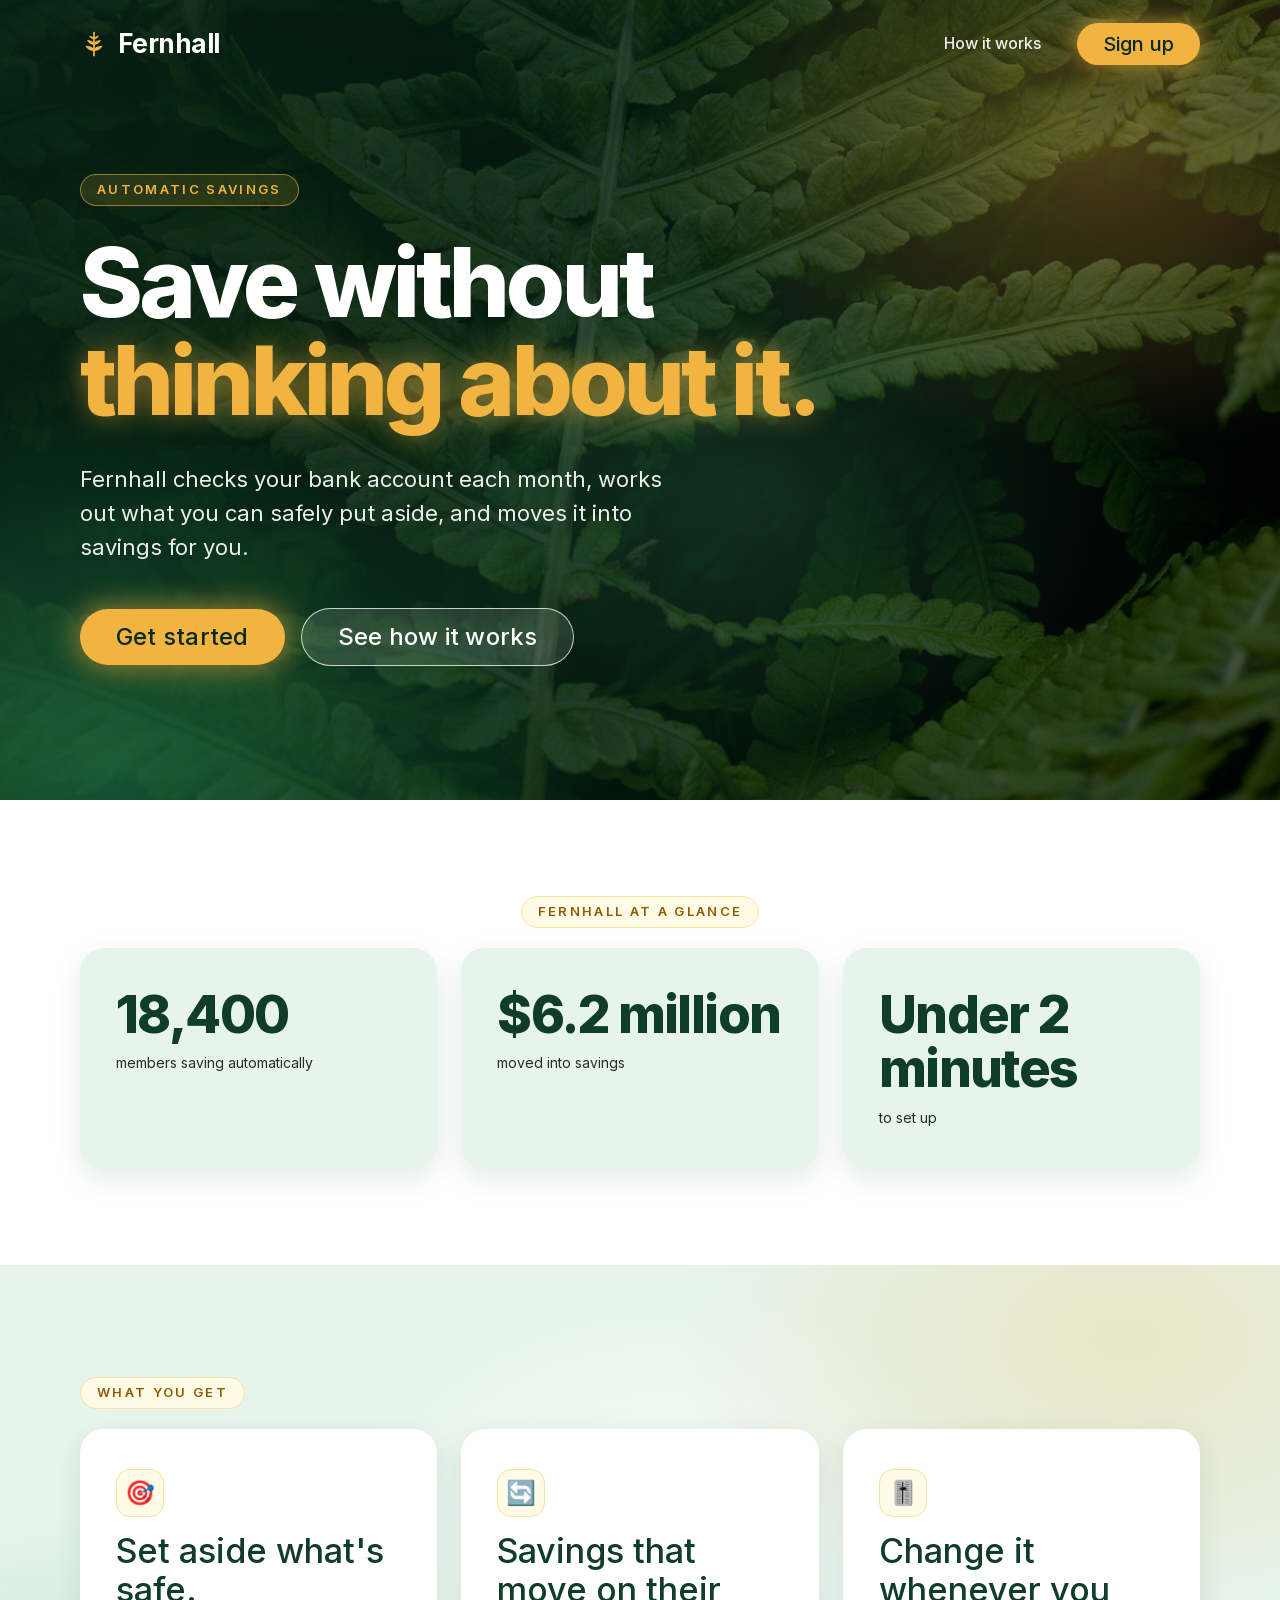
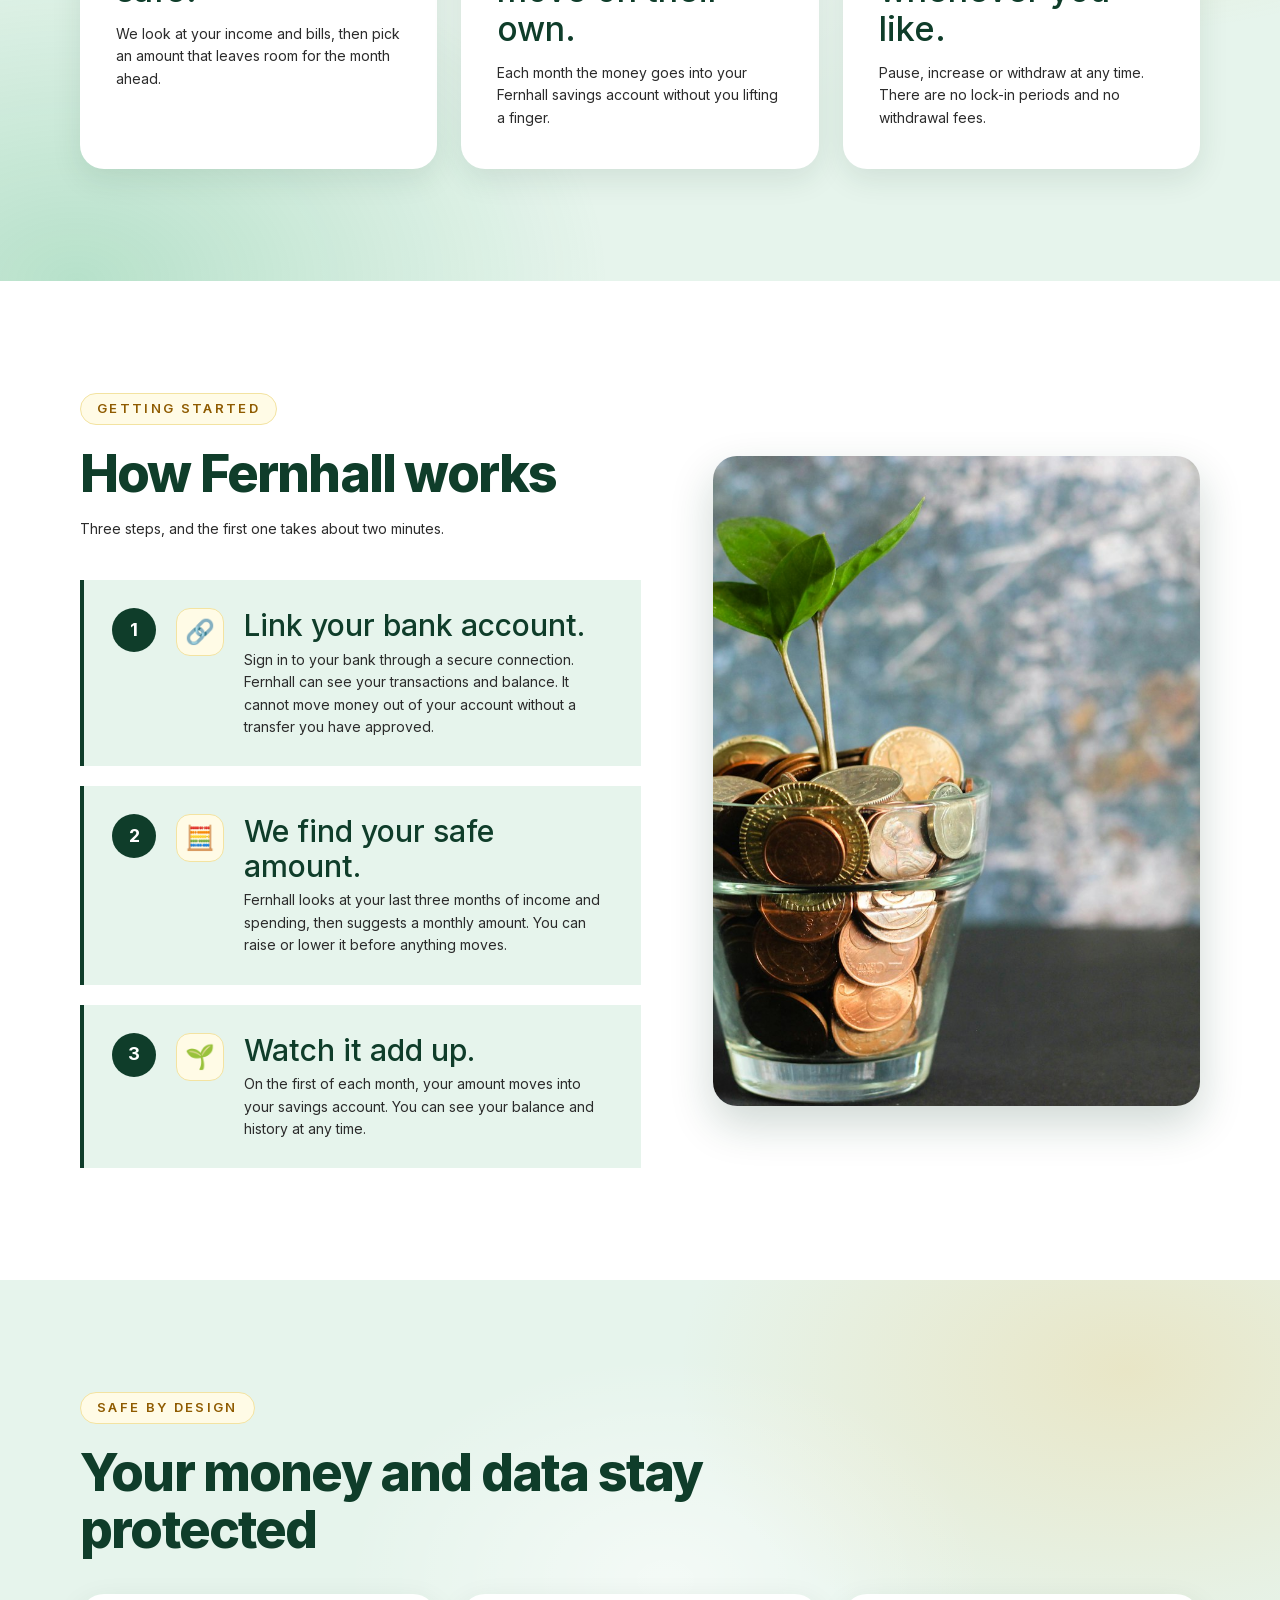
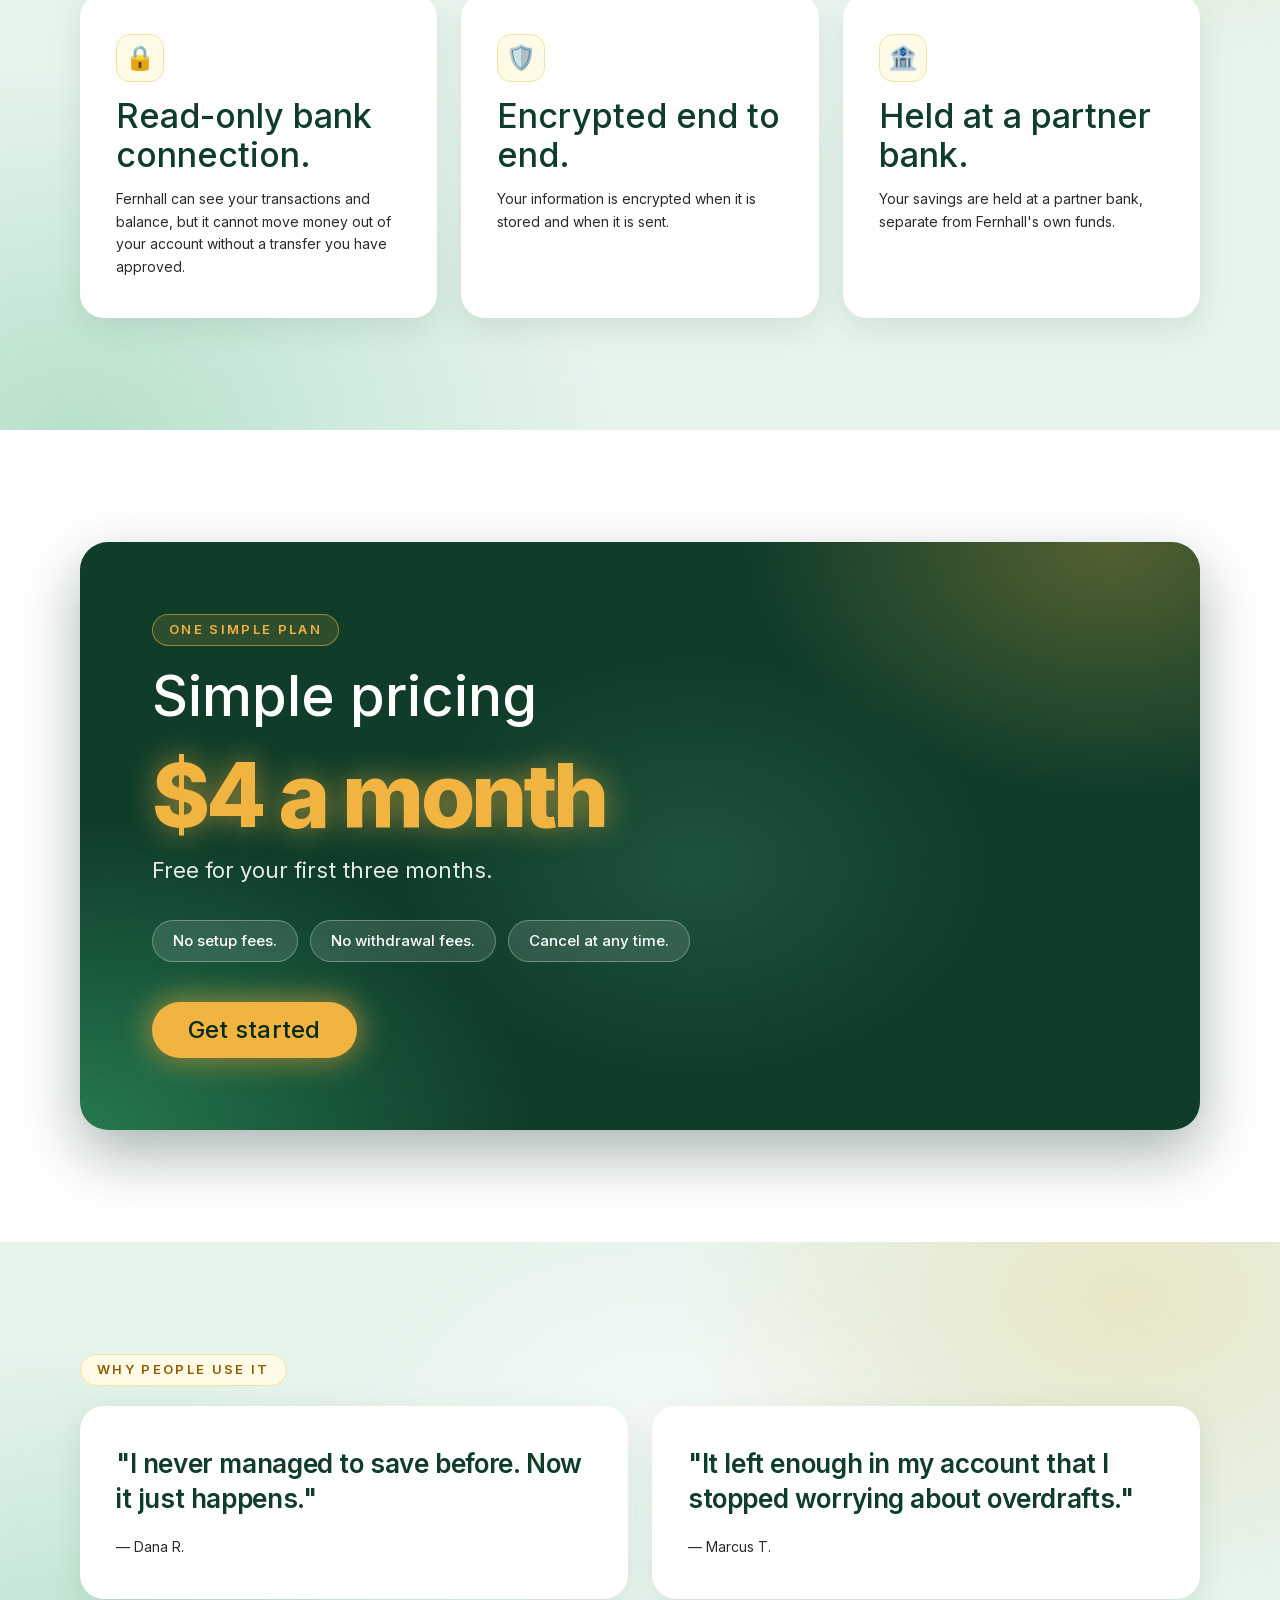
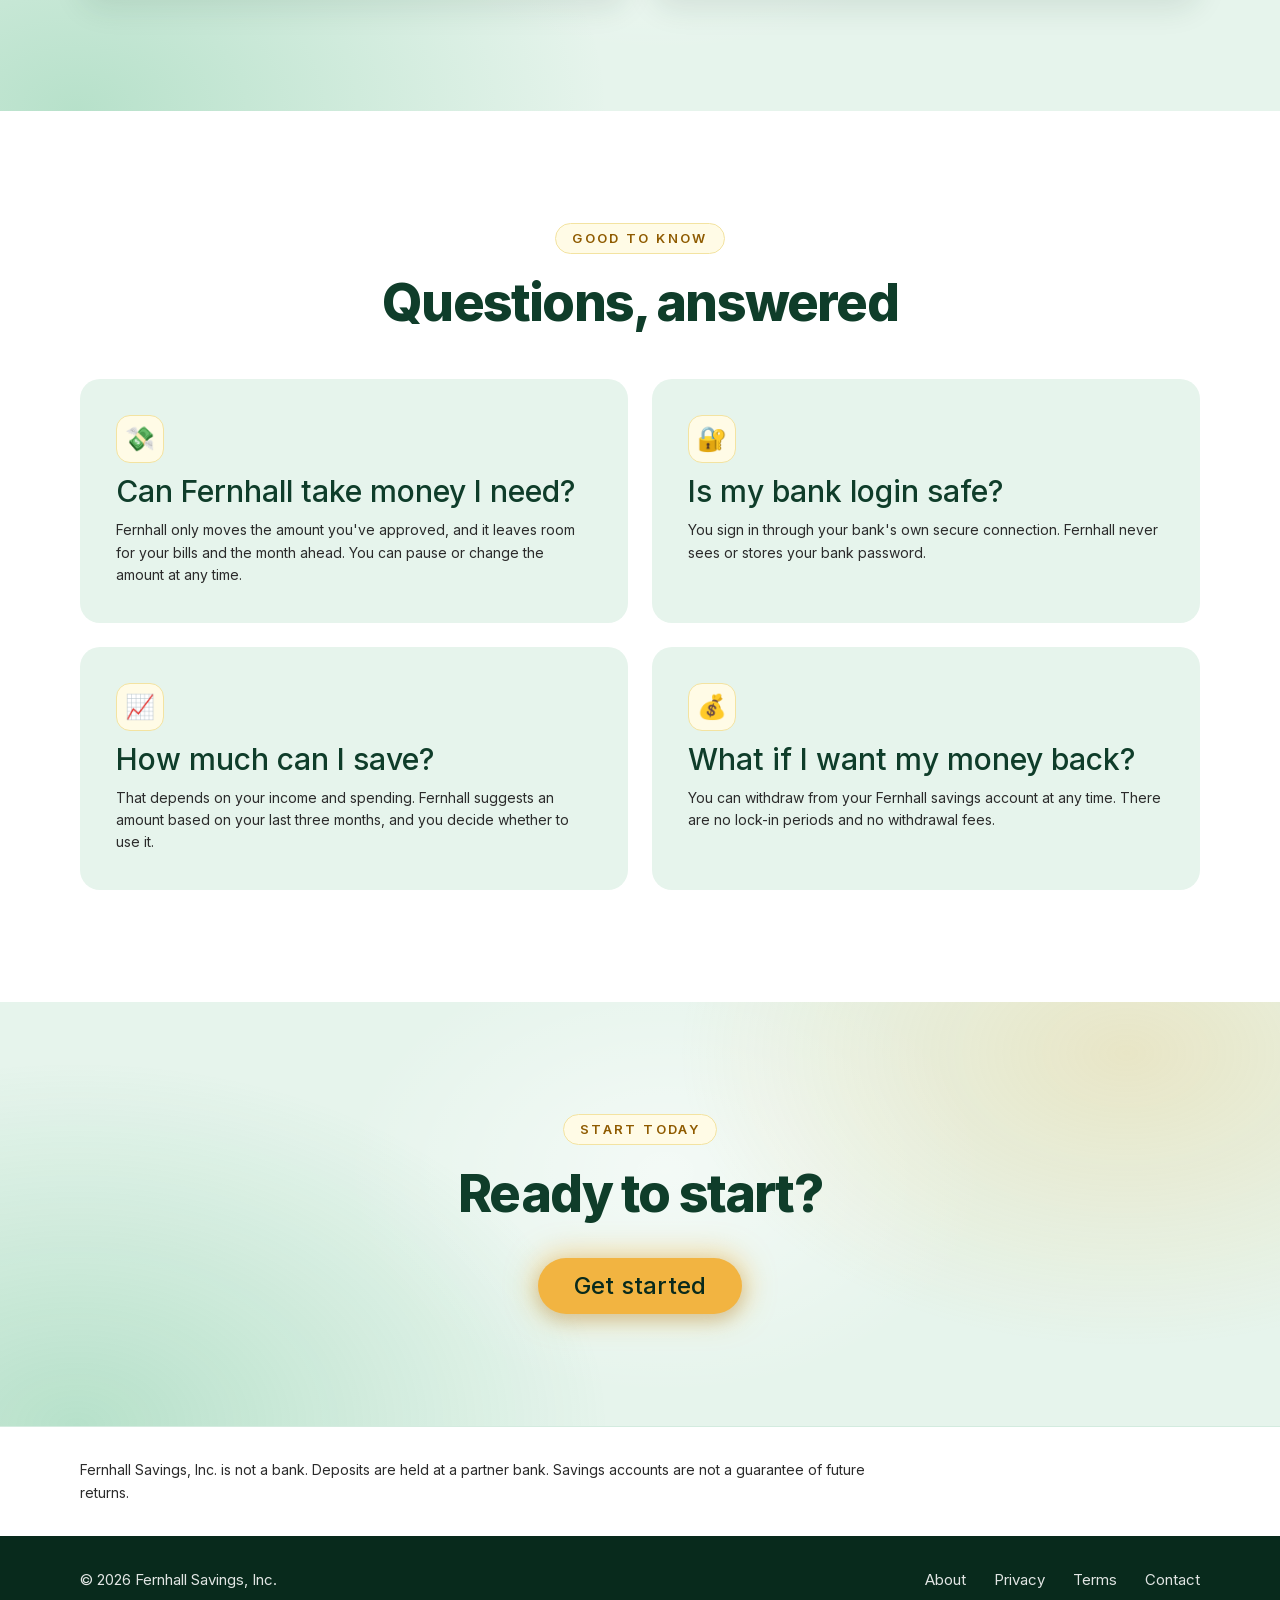
==== version-b/index.html @ 26cec8a7 "Add Fernhall homepage prototypes (version-a, version-b) Co-Authored-By: Claude Sonnet 5.5 <noreply@a" ====
<!DOCTYPE html>
<html lang="en">
<head>
  <meta charset="utf-8">
  <meta name="viewport" content="width=device-width, initial-scale=1">
  <meta name="robots" content="noindex">
  <title>Fernhall</title>
  <link rel="stylesheet" href="styles.css">
</head>
<body>

  <header class="nav">
    <div class="container nav__inner">
      <a class="logo">
        <svg class="logo__glyph" viewBox="0 0 32 32" width="28" height="28" aria-hidden="true" focusable="false">
          <path d="M16 29 C16 22 16 12 16 3" fill="none" stroke="currentColor" stroke-width="2" stroke-linecap="round"/>
          <path d="M16 24 C12 24 8 22 6 18 C10 18 14 19 16 22 Z" fill="currentColor"/>
          <path d="M16 24 C20 24 24 22 26 18 C22 18 18 19 16 22 Z" fill="currentColor"/>
          <path d="M16 17 C12.5 17 9.500 15 8 11.500 C11.500 11.500 14.500 12.500 16 15 Z" fill="currentColor"/>
          <path d="M16 17 C19.500 17 22.500 15 24 11.500 C20.500 11.500 17.500 12.500 16 15 Z" fill="currentColor"/>
          <path d="M16 10.500 C13.500 10.500 11.500 9 10.500 6.500 C13 6.500 15 7.500 16 9.500 Z" fill="currentColor"/>
          <path d="M16 10.500 C18.500 10.500 20.500 9 21.500 6.500 C19 6.500 17 7.500 16 9.500 Z" fill="currentColor"/>
        </svg>
        <span class="logo__word">Fernhall</span>
      </a>
      <nav class="nav__links">
        <a class="nav__link">How it works</a>
        <button type="button" class="btn btn--small btn--amber">Sign up</button>
      </nav>
    </div>
  </header>

  <main>

    <section class="hero">
      <div class="container hero__inner">
        <p class="eyebrow eyebrow--on-dark">Automatic savings</p>
        <h1 class="hero__title">Save without <span class="accent">thinking about it.</span></h1>
        <p class="hero__sub">Fernhall checks your bank account each month, works out what you can safely put aside, and moves it into savings for you.</p>
        <div class="hero__actions">
          <button type="button" class="btn btn--amber">Get started</button>
          <a class="btn btn--ghost">See how it works</a>
        </div>
      </div>
    </section>

    <section class="section section--white numbers">
      <div class="container">
        <p class="eyebrow eyebrow--center">Fernhall at a glance</p>
        <ul class="numbers__grid">
          <li class="tile">
            <span class="tile__figure">18,400</span>
            <span class="tile__label">members saving automatically</span>
          </li>
          <li class="tile">
            <span class="tile__figure">$6.2 million</span>
            <span class="tile__label">moved into savings</span>
          </li>
          <li class="tile">
            <span class="tile__figure">Under 2 minutes</span>
            <span class="tile__label">to set up</span>
          </li>
        </ul>
      </div>
    </section>

    <section class="section section--mint">
      <div class="container">
        <p class="eyebrow">What you get</p>
        <ul class="cards cards--three">
          <li class="card">
            <span class="icon" aria-hidden="true">🎯</span>
              <h3 class="card__title">Set aside what's safe.</h3>
            <p class="card__text">We look at your income and bills, then pick an amount that leaves room for the month ahead.</p>
          </li>
          <li class="card">
            <span class="icon" aria-hidden="true">🔄</span>
              <h3 class="card__title">Savings that move on their own.</h3>
            <p class="card__text">Each month the money goes into your Fernhall savings account without you lifting a finger.</p>
          </li>
          <li class="card">
            <span class="icon" aria-hidden="true">🎚️</span>
              <h3 class="card__title">Change it whenever you like.</h3>
            <p class="card__text">Pause, increase or withdraw at any time. There are no lock-in periods and no withdrawal fees.</p>
          </li>
        </ul>
      </div>
    </section>

    <section class="section section--white">
      <div class="container how">
        <div class="how__content">
          <p class="eyebrow">Getting started</p>
          <h2 class="section__title">How Fernhall works</h2>
          <p class="section__intro">Three steps, and the first one takes about two minutes.</p>
          <ol class="steps">
            <li class="step">
              <span class="step__num">1</span>
                <span class="icon" aria-hidden="true">🔗</span>
              <div class="step__body">
                <h3 class="step__title">Link your bank account.</h3>
                <p class="step__text">Sign in to your bank through a secure connection. Fernhall can see your transactions and balance. It cannot move money out of your account without a transfer you have approved.</p>
              </div>
            </li>
            <li class="step">
              <span class="step__num">2</span>
                <span class="icon" aria-hidden="true">🧮</span>
              <div class="step__body">
                <h3 class="step__title">We find your safe amount.</h3>
                <p class="step__text">Fernhall looks at your last three months of income and spending, then suggests a monthly amount. You can raise or lower it before anything moves.</p>
              </div>
            </li>
            <li class="step">
              <span class="step__num">3</span>
                <span class="icon" aria-hidden="true">🌱</span>
              <div class="step__body">
                <h3 class="step__title">Watch it add up.</h3>
                <p class="step__text">On the first of each month, your amount moves into your savings account. You can see your balance and history at any time.</p>
              </div>
            </li>
          </ol>
        </div>
        <div class="how__media">
          <img class="how__img" src="images/savings.jpg" alt="A small green plant growing out of a glass jar of coins">
        </div>
      </div>
    </section>

    <section class="section section--mint">
      <div class="container">
        <p class="eyebrow">Safe by design</p>
        <h2 class="section__title">Your money and data stay protected</h2>
        <ul class="cards cards--three">
          <li class="card card--white">
            <span class="icon" aria-hidden="true">🔒</span>
              <h3 class="card__title">Read-only bank connection.</h3>
            <p class="card__text">Fernhall can see your transactions and balance, but it cannot move money out of your account without a transfer you have approved.</p>
          </li>
          <li class="card card--white">
            <span class="icon" aria-hidden="true">🛡️</span>
              <h3 class="card__title">Encrypted end to end.</h3>
            <p class="card__text">Your information is encrypted when it is stored and when it is sent.</p>
          </li>
          <li class="card card--white">
            <span class="icon" aria-hidden="true">🏦</span>
              <h3 class="card__title">Held at a partner bank.</h3>
            <p class="card__text">Your savings are held at a partner bank, separate from Fernhall's own funds.</p>
          </li>
        </ul>
      </div>
    </section>

    <section class="section section--white">
      <div class="container">
        <div class="pricing">
          <p class="eyebrow eyebrow--on-dark">One simple plan</p>
          <h2 class="pricing__title">Simple pricing</h2>
          <p class="pricing__price">$4 a month</p>
          <p class="pricing__note">Free for your first three months.</p>
          <ul class="chips">
            <li class="chip">No setup fees.</li>
            <li class="chip">No withdrawal fees.</li>
            <li class="chip">Cancel at any time.</li>
          </ul>
          <button type="button" class="btn btn--amber">Get started</button>
        </div>
      </div>
    </section>

    <section class="section section--mint">
      <div class="container">
        <p class="eyebrow">Why people use it</p>
        <ul class="cards cards--two">
          <li class="card card--white">
            <blockquote class="quote">
              <p class="quote__text">"I never managed to save before. Now it just happens."</p>
              <footer class="quote__by">— Dana R.</footer>
            </blockquote>
          </li>
          <li class="card card--white">
            <blockquote class="quote">
              <p class="quote__text">"It left enough in my account that I stopped worrying about overdrafts."</p>
              <footer class="quote__by">— Marcus T.</footer>
            </blockquote>
          </li>
        </ul>
      </div>
    </section>

    <section class="section section--white">
      <div class="container">
        <p class="eyebrow eyebrow--center">Good to know</p>
        <h2 class="section__title section__title--center">Questions, answered</h2>
        <ul class="faq">
          <li class="faq__item">
            <span class="icon" aria-hidden="true">💸</span>
              <h3 class="faq__q">Can Fernhall take money I need?</h3>
            <p class="faq__a">Fernhall only moves the amount you've approved, and it leaves room for your bills and the month ahead. You can pause or change the amount at any time.</p>
          </li>
          <li class="faq__item">
            <span class="icon" aria-hidden="true">🔐</span>
              <h3 class="faq__q">Is my bank login safe?</h3>
            <p class="faq__a">You sign in through your bank's own secure connection. Fernhall never sees or stores your bank password.</p>
          </li>
          <li class="faq__item">
            <span class="icon" aria-hidden="true">📈</span>
              <h3 class="faq__q">How much can I save?</h3>
            <p class="faq__a">That depends on your income and spending. Fernhall suggests an amount based on your last three months, and you decide whether to use it.</p>
          </li>
          <li class="faq__item">
            <span class="icon" aria-hidden="true">💰</span>
              <h3 class="faq__q">What if I want my money back?</h3>
            <p class="faq__a">You can withdraw from your Fernhall savings account at any time. There are no lock-in periods and no withdrawal fees.</p>
          </li>
        </ul>
      </div>
    </section>

    <section class="section section--mint closing">
      <div class="container closing__inner">
        <p class="eyebrow eyebrow--center">Start today</p>
        <h2 class="section__title section__title--center">Ready to start?</h2>
        <button type="button" class="btn btn--amber">Get started</button>
      </div>
    </section>

  </main>

  <div class="smallprint">
    <div class="container">
      <p>Fernhall Savings, Inc. is not a bank. Deposits are held at a partner bank. Savings accounts are not a guarantee of future returns.</p>
    </div>
  </div>

  <footer class="footer">
    <div class="container footer__inner">
      <p class="footer__copy">© 2026 Fernhall Savings, Inc.</p>
      <ul class="footer__links">
        <li><a class="footer__link">About</a></li>
        <li><a class="footer__link">Privacy</a></li>
        <li><a class="footer__link">Terms</a></li>
        <li><a class="footer__link">Contact</a></li>
      </ul>
    </div>
  </footer>

</body>
</html>
---- version-b/styles.css ----
@font-face {
  font-family: "Inter";
  src: url("fonts/inter-latin.woff2") format("woff2");
  font-weight: 100 900;
  font-style: normal;
  font-display: swap;
}

@font-face {
  font-family: "Cormorant Garamond";
  src: url("fonts/cormorant-garamond-latin.woff2") format("woff2");
  font-weight: 300 700;
  font-style: normal;
  font-display: swap;
}

:root {
  --forest: #0f3d2a;
  --forest-deep: #082a1c;
  --forest-text: #0f3d2a;
  --mint: #e6f4ec;
  --mint-strong: #d3ebdf;
  --white: #ffffff;
  --amber: #f2b441;
  --amber-glow: rgba(242, 180, 65, 0.55);
  --amber-on-light: #946200;
  --ink: #17332a;
  --ink-soft: #3f5a4e;

  --sans: "Inter", system-ui, -apple-system, "Segoe UI", Arial, sans-serif;
  --serif: "Cormorant Garamond", Georgia, "Times New Roman", serif;

  --shadow-soft: 0 10px 30px rgba(15, 61, 42, 0.10);
}

*, *::before, *::after { box-sizing: border-box; }

html { -webkit-text-size-adjust: 100%; }

body {
  margin: 0;
  font-family: var(--sans);
  font-size: 18px;
  line-height: 1.6;
  color: var(--ink);
  background: var(--white);
}

h1, h2, h3, p, ul, ol, blockquote, figure { margin: 0; padding: 0; }
ul, ol { list-style: none; }
img { display: block; max-width: 100%; }
a { color: inherit; text-decoration: none; cursor: pointer; }
button { font: inherit; cursor: pointer; }

.container {
  width: 100%;
  max-width: 1200px;
  margin: 0 auto;
  padding: 0 40px;
}

/* ---------- Eyebrow ---------- */
.eyebrow {
  display: flex;
  align-items: center;
  gap: 12px;
  margin-bottom: 20px;
  font-family: var(--sans);
  font-size: 13px;
  font-weight: 600;
  line-height: 1.2;
  letter-spacing: 0.18em;
  text-transform: uppercase;
  color: var(--amber-on-light);
  text-shadow: 0 0 14px rgba(242, 180, 65, 0.45);
}
.eyebrow::before {
  content: "";
  flex: none;
  width: 24px;
  height: 2px;
  background: var(--amber-on-light);
  border-radius: 2px;
}
.eyebrow--on-dark {
  color: var(--amber);
  text-shadow: 0 0 14px var(--amber-glow);
}
.eyebrow--on-dark::before { background: var(--amber); }
.eyebrow--center { justify-content: center; }

/* ---------- Buttons ---------- */
.btn {
  display: inline-flex;
  align-items: center;
  justify-content: center;
  padding: 16px 36px;
  border: 0;
  border-radius: 999px;
  font-family: var(--serif);
  font-size: 24px;
  font-weight: 500;
  line-height: 1;
  letter-spacing: 0.01em;
}
.btn--amber {
  background: var(--amber);
  color: var(--forest-deep);
  box-shadow: 0 0 28px 4px var(--amber-glow), 0 6px 16px rgba(0, 0, 0, 0.15);
}
.btn--ghost {
  color: var(--white);
  background: rgba(255, 255, 255, 0.12);
  border: 1.5px solid rgba(255, 255, 255, 0.75);
}
.btn--small {
  padding: 11px 26px;
  font-size: 20px;
  box-shadow: 0 0 20px 2px var(--amber-glow);
}

/* ---------- Nav ---------- */
.nav {
  position: absolute;
  top: 0;
  left: 0;
  right: 0;
  z-index: 10;
  color: var(--white);
}
.nav__inner {
  display: flex;
  align-items: center;
  justify-content: space-between;
  height: 88px;
}
.logo {
  display: flex;
  align-items: center;
  gap: 10px;
  color: var(--white);
}
.logo__glyph { color: var(--amber); }
.logo__word {
  font-family: var(--sans);
  font-size: 26px;
  font-weight: 700;
  letter-spacing: -0.02em;
}
.nav__links {
  display: flex;
  align-items: center;
  gap: 36px;
}
.nav__link {
  font-size: 16px;
  font-weight: 500;
  color: rgba(255, 255, 255, 0.92);
}

/* ---------- Hero ---------- */
.hero {
  display: flex;
  align-items: center;
  min-height: 800px;
  padding: 140px 0 100px;
  color: var(--white);
  background:
    linear-gradient(100deg, rgba(5, 32, 20, 0.92) 0%, rgba(5, 28, 18, 0.78) 45%, rgba(0, 0, 0, 0.55) 100%),
    url("images/fern.jpg") center / cover no-repeat;
  background-color: var(--forest-deep);
}
.hero__inner { display: flex; flex-direction: column; align-items: flex-start; }
.hero .eyebrow { margin-bottom: 28px; }
.hero__title {
  max-width: 900px;
  font-family: var(--sans);
  font-size: 96px;
  font-weight: 800;
  line-height: 1.02;
  letter-spacing: -0.04em;
  color: var(--white);
}
.accent {
  color: var(--amber);
  text-shadow: 0 0 28px rgba(242, 180, 65, 0.6);
}
.hero__sub {
  max-width: 600px;
  margin-top: 32px;
  font-size: 22px;
  line-height: 1.55;
  color: rgba(255, 255, 255, 0.92);
}
.hero__actions {
  display: flex;
  align-items: center;
  gap: 16px;
  margin-top: 44px;
}

/* ---------- Sections ---------- */
.section { padding: 112px 0; }
.section--white { background: var(--white); }
.section--mint { background: var(--mint); }

.section__title {
  max-width: 760px;
  font-family: var(--sans);
  font-size: 52px;
  font-weight: 800;
  line-height: 1.1;
  letter-spacing: -0.035em;
  color: var(--forest-text);
}
.section__title--center { margin-left: auto; margin-right: auto; text-align: center; }
.section__intro {
  margin-top: 16px;
  font-size: 20px;
  color: var(--ink-soft);
}

/* ---------- Numbers ---------- */
.numbers { padding: 96px 0; }
.numbers__grid {
  display: grid;
  grid-template-columns: repeat(3, 1fr);
  gap: 24px;
  margin-top: 12px;
}
.tile {
  display: flex;
  flex-direction: column;
  align-items: flex-start;
  gap: 10px;
  padding: 40px 36px;
  background: var(--mint);
  border-radius: 24px;
  box-shadow: var(--shadow-soft);
}
.tile__figure {
  font-family: var(--sans);
  font-size: 52px;
  font-weight: 800;
  line-height: 1.05;
  letter-spacing: -0.03em;
  color: var(--forest);
  text-shadow: 0 0 22px rgba(34, 170, 90, 0.5);
}
.tile__label {
  font-size: 18px;
  color: var(--ink-soft);
}

/* ---------- Cards ---------- */
.cards { display: grid; gap: 24px; margin-top: 36px; }
.cards--three { grid-template-columns: repeat(3, 1fr); }
.cards--two { grid-template-columns: repeat(2, 1fr); }
.section .eyebrow + .cards { margin-top: 8px; }

.card {
  display: flex;
  flex-direction: column;
  gap: 14px;
  padding: 40px 36px;
  background: var(--white);
  border-radius: 24px;
  box-shadow: var(--shadow-soft);
}
.card--white { background: var(--white); }
.card__title {
  font-family: var(--serif);
  font-size: 34px;
  font-weight: 500;
  line-height: 1.15;
  color: var(--forest-text);
}
.card__text { color: var(--ink-soft); font-size: 17px; }

/* ---------- How it works ---------- */
.how {
  display: grid;
  grid-template-columns: 1.15fr 1fr;
  gap: 72px;
  align-items: center;
}
.steps {
  display: flex;
  flex-direction: column;
  gap: 20px;
  margin-top: 40px;
}
.step {
  display: flex;
  align-items: flex-start;
  gap: 20px;
  padding: 28px;
  background: var(--mint);
  border-radius: 20px;
}
.step__num {
  flex: none;
  display: flex;
  align-items: center;
  justify-content: center;
  width: 44px;
  height: 44px;
  border-radius: 50%;
  background: var(--forest);
  color: var(--white);
  font-family: var(--sans);
  font-size: 18px;
  font-weight: 700;
}
.step__body { display: flex; flex-direction: column; gap: 6px; }
.step__title {
  font-family: var(--serif);
  font-size: 30px;
  font-weight: 500;
  line-height: 1.15;
  color: var(--forest-text);
}
.step__text { font-size: 16px; color: var(--ink-soft); }
.how__media { border-radius: 24px; overflow: hidden; box-shadow: 0 18px 44px rgba(15, 61, 42, 0.2); }
.how__img { width: 100%; aspect-ratio: 3 / 4; object-fit: cover; }

/* ---------- Pricing ---------- */
.pricing {
  display: flex;
  flex-direction: column;
  align-items: flex-start;
  padding: 72px 72px;
  background: var(--forest);
  color: var(--white);
  border-radius: 28px;
  box-shadow: 0 24px 60px rgba(8, 42, 28, 0.35);
}
.pricing__title {
  font-family: var(--serif);
  font-size: 56px;
  font-weight: 500;
  line-height: 1.1;
  color: var(--white);
}
.pricing__price {
  margin-top: 24px;
  font-family: var(--sans);
  font-size: 88px;
  font-weight: 800;
  line-height: 1;
  letter-spacing: -0.04em;
  color: var(--amber);
  text-shadow: 0 0 30px rgba(242, 180, 65, 0.6);
}
.pricing__note {
  margin-top: 14px;
  font-size: 22px;
  color: rgba(255, 255, 255, 0.9);
}
.chips {
  display: flex;
  flex-wrap: wrap;
  gap: 12px;
  margin: 32px 0 40px;
}
.chip {
  padding: 8px 20px;
  border-radius: 999px;
  background: rgba(255, 255, 255, 0.12);
  border: 1px solid rgba(255, 255, 255, 0.3);
  font-size: 15px;
  font-weight: 500;
  color: var(--white);
}

/* ---------- Testimonials ---------- */
.quote { display: flex; flex-direction: column; gap: 20px; }
.quote__text {
  font-family: var(--sans);
  font-size: 26px;
  font-weight: 600;
  line-height: 1.35;
  letter-spacing: -0.015em;
  color: var(--forest-text);
}
.quote__by { font-size: 16px; color: var(--ink-soft); }

/* ---------- FAQ ---------- */
.faq {
  display: grid;
  grid-template-columns: repeat(2, 1fr);
  gap: 24px;
  margin-top: 48px;
}
.faq__item {
  display: flex;
  flex-direction: column;
  gap: 10px;
  padding: 36px;
  background: var(--mint);
  border-radius: 20px;
}
.faq__q {
  font-family: var(--serif);
  font-size: 30px;
  font-weight: 500;
  line-height: 1.2;
  color: var(--forest-text);
}
.faq__a { font-size: 17px; color: var(--ink-soft); }

/* ---------- Closing ---------- */
.closing__inner {
  display: flex;
  flex-direction: column;
  align-items: center;
  gap: 0;
}
.closing .btn { margin-top: 36px; }

/* ---------- Small print + footer ---------- */
.smallprint {
  padding: 32px 0;
  background: var(--white);
  border-top: 1px solid var(--mint-strong);
}
.smallprint p {
  max-width: 820px;
  font-size: 14px;
  line-height: 1.6;
  color: var(--ink-soft);
}
.footer {
  padding: 32px 0;
  background: var(--forest-deep);
  color: rgba(255, 255, 255, 0.88);
}
.footer__inner {
  display: flex;
  align-items: center;
  justify-content: space-between;
  gap: 24px;
}
.footer__copy { font-size: 15px; }
.footer__links { display: flex; gap: 28px; }
.footer__link { font-size: 15px; color: rgba(255, 255, 255, 0.88); }

/* Eyebrow labels as small pale-yellow pills, no glow; stat figures without glow (hand edits, 2026-10-30, see docs/condition-b-log.md) */
.eyebrow {
  width: fit-content;
  padding: 7px 16px;
  border-radius: 999px;
  background: #fffbe6;
  border: 1px solid #f3e3a1;
  color: #8f5b00;
  text-shadow: none;
  box-shadow: none;
}
.eyebrow::before { display: none; }
.eyebrow--on-dark {
  background: rgba(242, 180, 65, 0.14);
  border-color: rgba(242, 180, 65, 0.55);
  color: #f2b441;
  text-shadow: none;
  box-shadow: none;
}
.eyebrow--center { margin-left: auto; margin-right: auto; }
.tile__figure { text-shadow: none; }

/* Emoji icons (hand edit, 2026-10-30, see docs/condition-b-log.md) */
.icon {
  flex: none;
  display: flex;
  align-items: center;
  justify-content: center;
  width: 48px;
  height: 48px;
  border-radius: 14px;
  background: #fffbe6;
  border: 1px solid #f3e3a1;
  font-size: 24px;
  line-height: 1;
}

/* Side-border style only on the 'How Fernhall works' steps, square corners (hand edit, 2026-10-30, see docs/condition-b-log.md) */
.step {
  border-left: 4px solid #0f3d2a;
  border-radius: 0;
}

/* Inter everywhere: the serif variable now resolves to Inter (hand edit, 2026-10-30, see docs/condition-b-log.md) */
:root { --serif: "Inter", system-ui, -apple-system, "Segoe UI", sans-serif; }

/* Body copy at 14px in an off-black (hand edit, 2026-10-30, see docs/condition-b-log.md) */
body { font-size: 14px; color: #2b2b2b; }
.card__text, .step__text, .faq__a, .tile__label, .section__intro, .quote__by, .smallprint p {
  font-size: 14px;
  color: #2b2b2b;
}

/* Soft blobby gradients in the page's own green and amber (hand edit, 2026-10-30, see docs/condition-b-log.md) */
.hero {
  background:
    radial-gradient(ellipse 620px 440px at 86% 18%, rgba(242, 180, 65, 0.30), transparent 70%),
    radial-gradient(ellipse 720px 520px at 8% 96%, rgba(48, 170, 105, 0.38), transparent 70%),
    radial-gradient(ellipse 520px 380px at 58% 62%, rgba(90, 200, 140, 0.16), transparent 70%),
    linear-gradient(100deg, rgba(5, 32, 20, 0.92) 0%, rgba(5, 28, 18, 0.78) 45%, rgba(0, 0, 0, 0.55) 100%),
    url("images/fern.jpg") center / cover no-repeat;
  background-color: var(--forest-deep);
}
.section--mint {
  background-image:
    radial-gradient(ellipse 640px 420px at 88% 12%, rgba(242, 180, 65, 0.22), transparent 70%),
    radial-gradient(ellipse 760px 520px at 6% 100%, rgba(48, 170, 105, 0.26), transparent 70%),
    radial-gradient(ellipse 460px 320px at 52% 40%, rgba(255, 255, 255, 0.55), transparent 70%);
}
.pricing {
  background-image:
    radial-gradient(ellipse 520px 360px at 92% 0%, rgba(242, 180, 65, 0.30), transparent 70%),
    radial-gradient(ellipse 640px 440px at 0% 100%, rgba(60, 180, 115, 0.50), transparent 70%),
    radial-gradient(ellipse 420px 300px at 55% 55%, rgba(120, 220, 170, 0.14), transparent 70%);
}
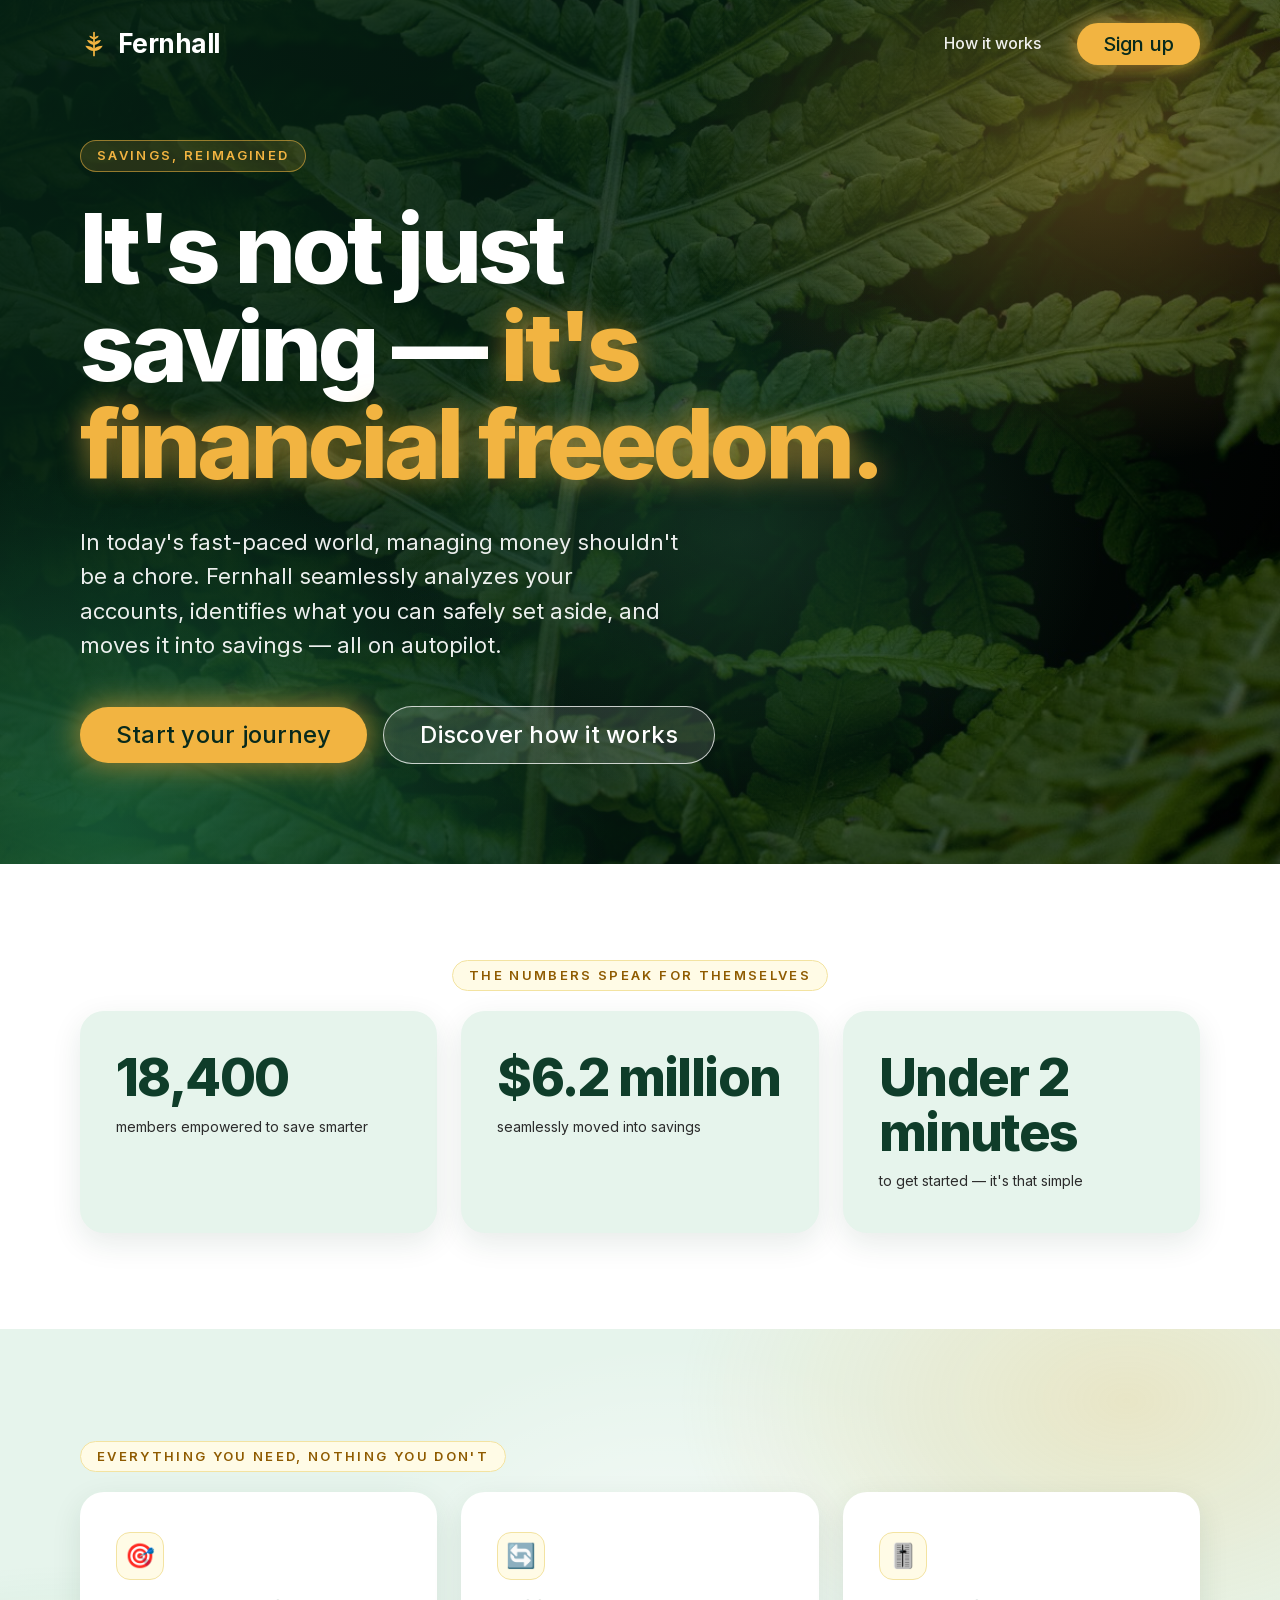
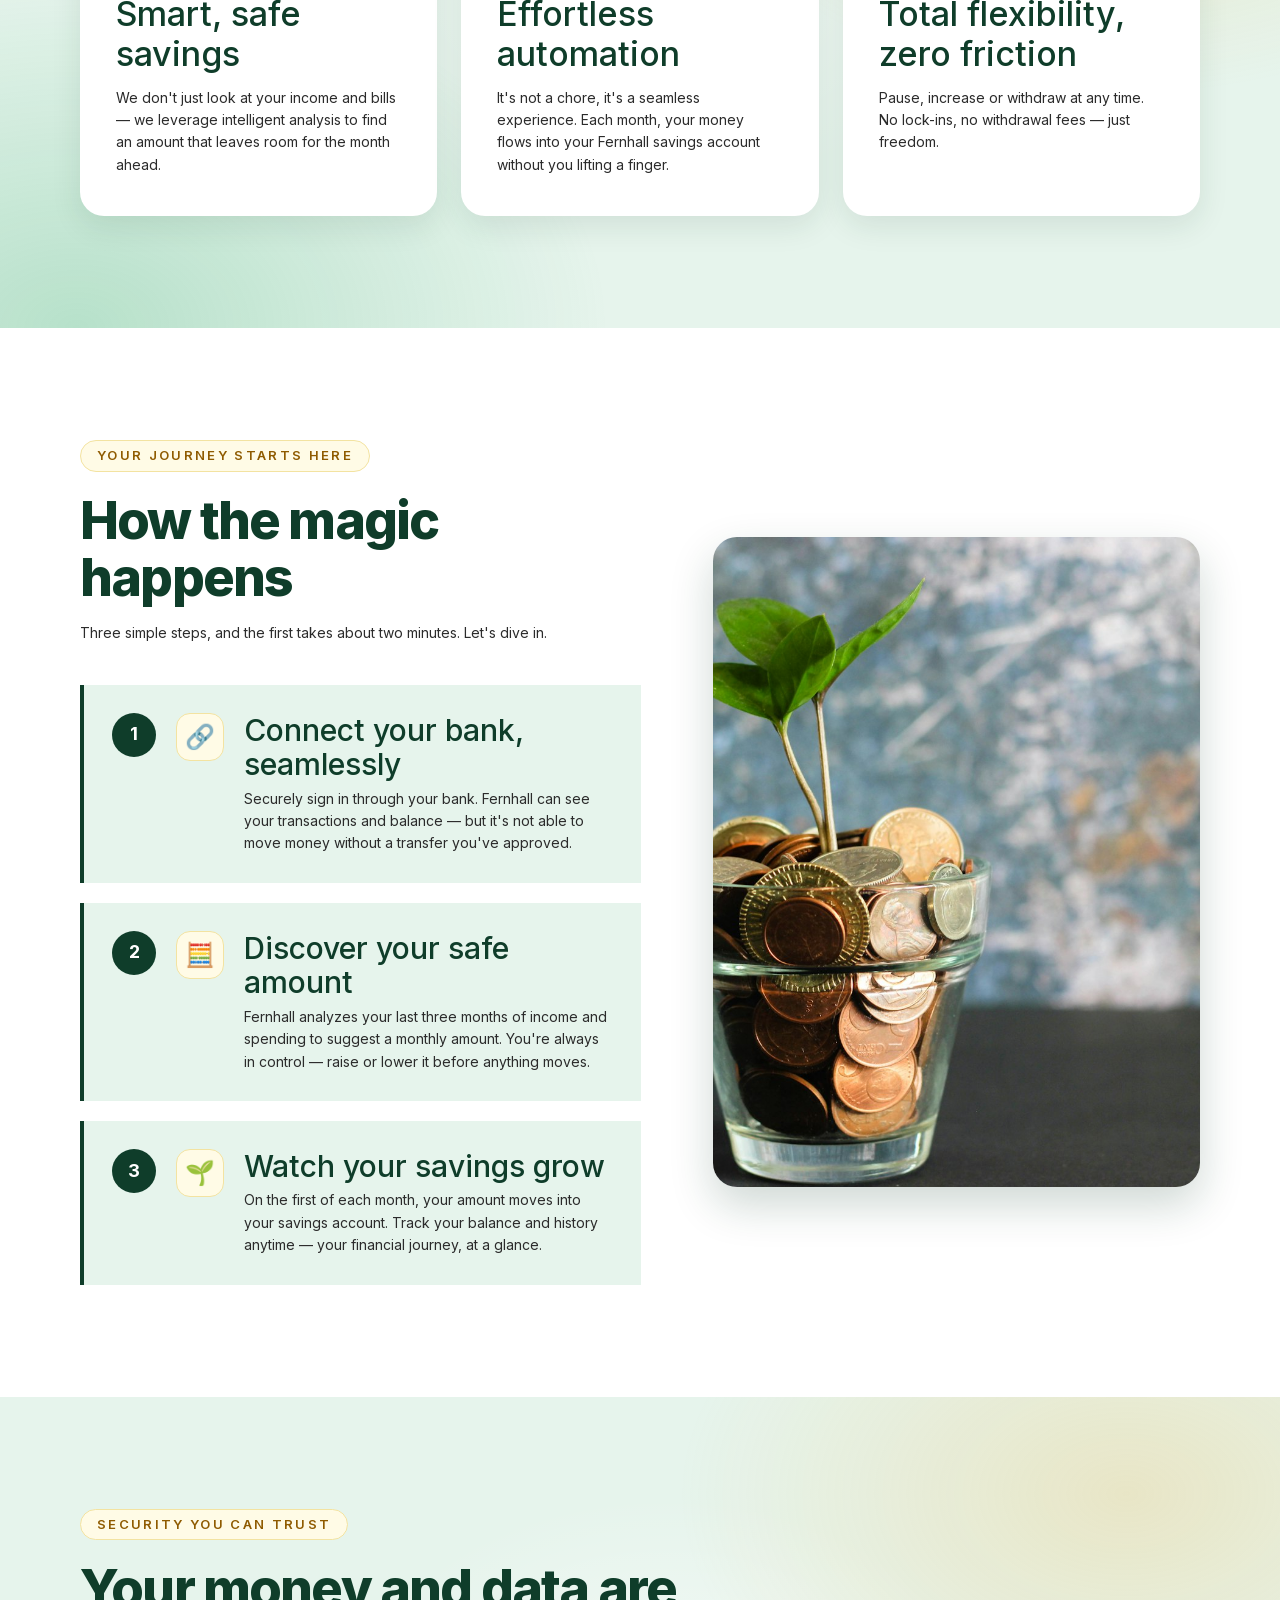
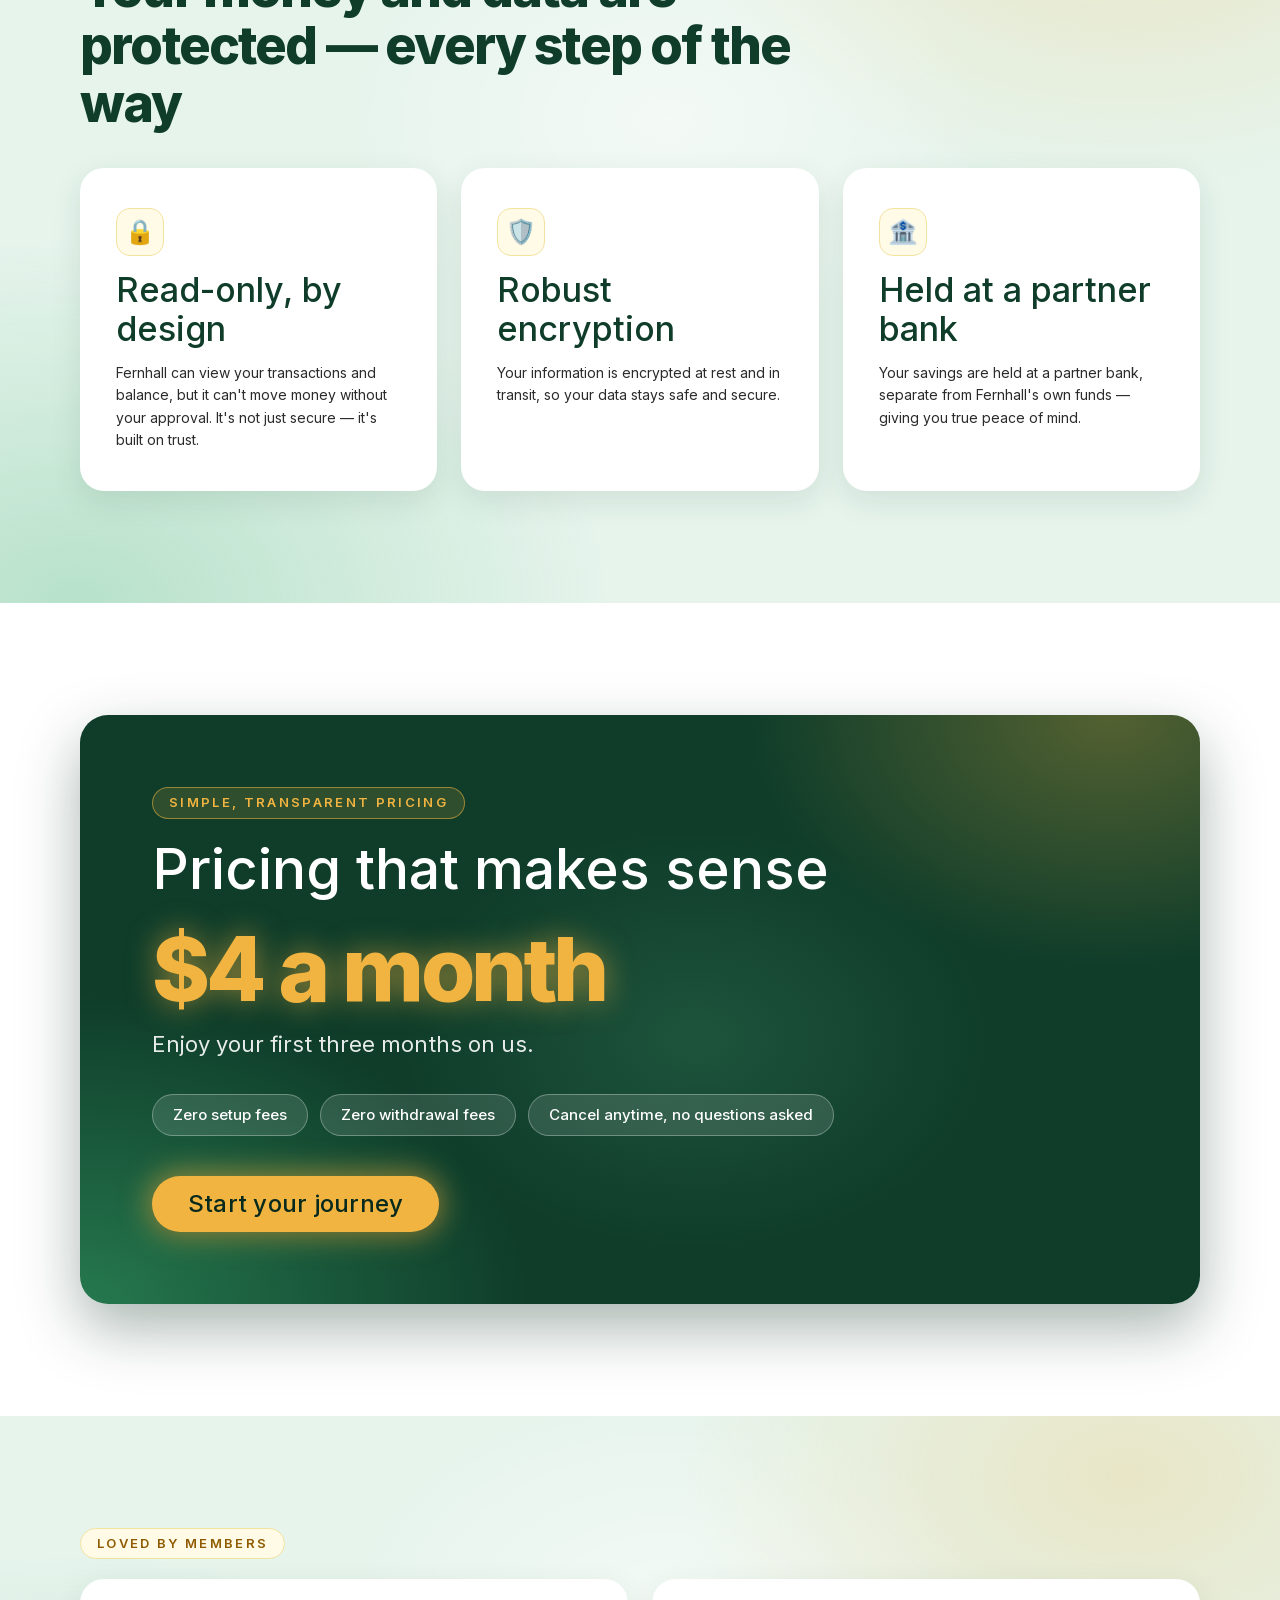
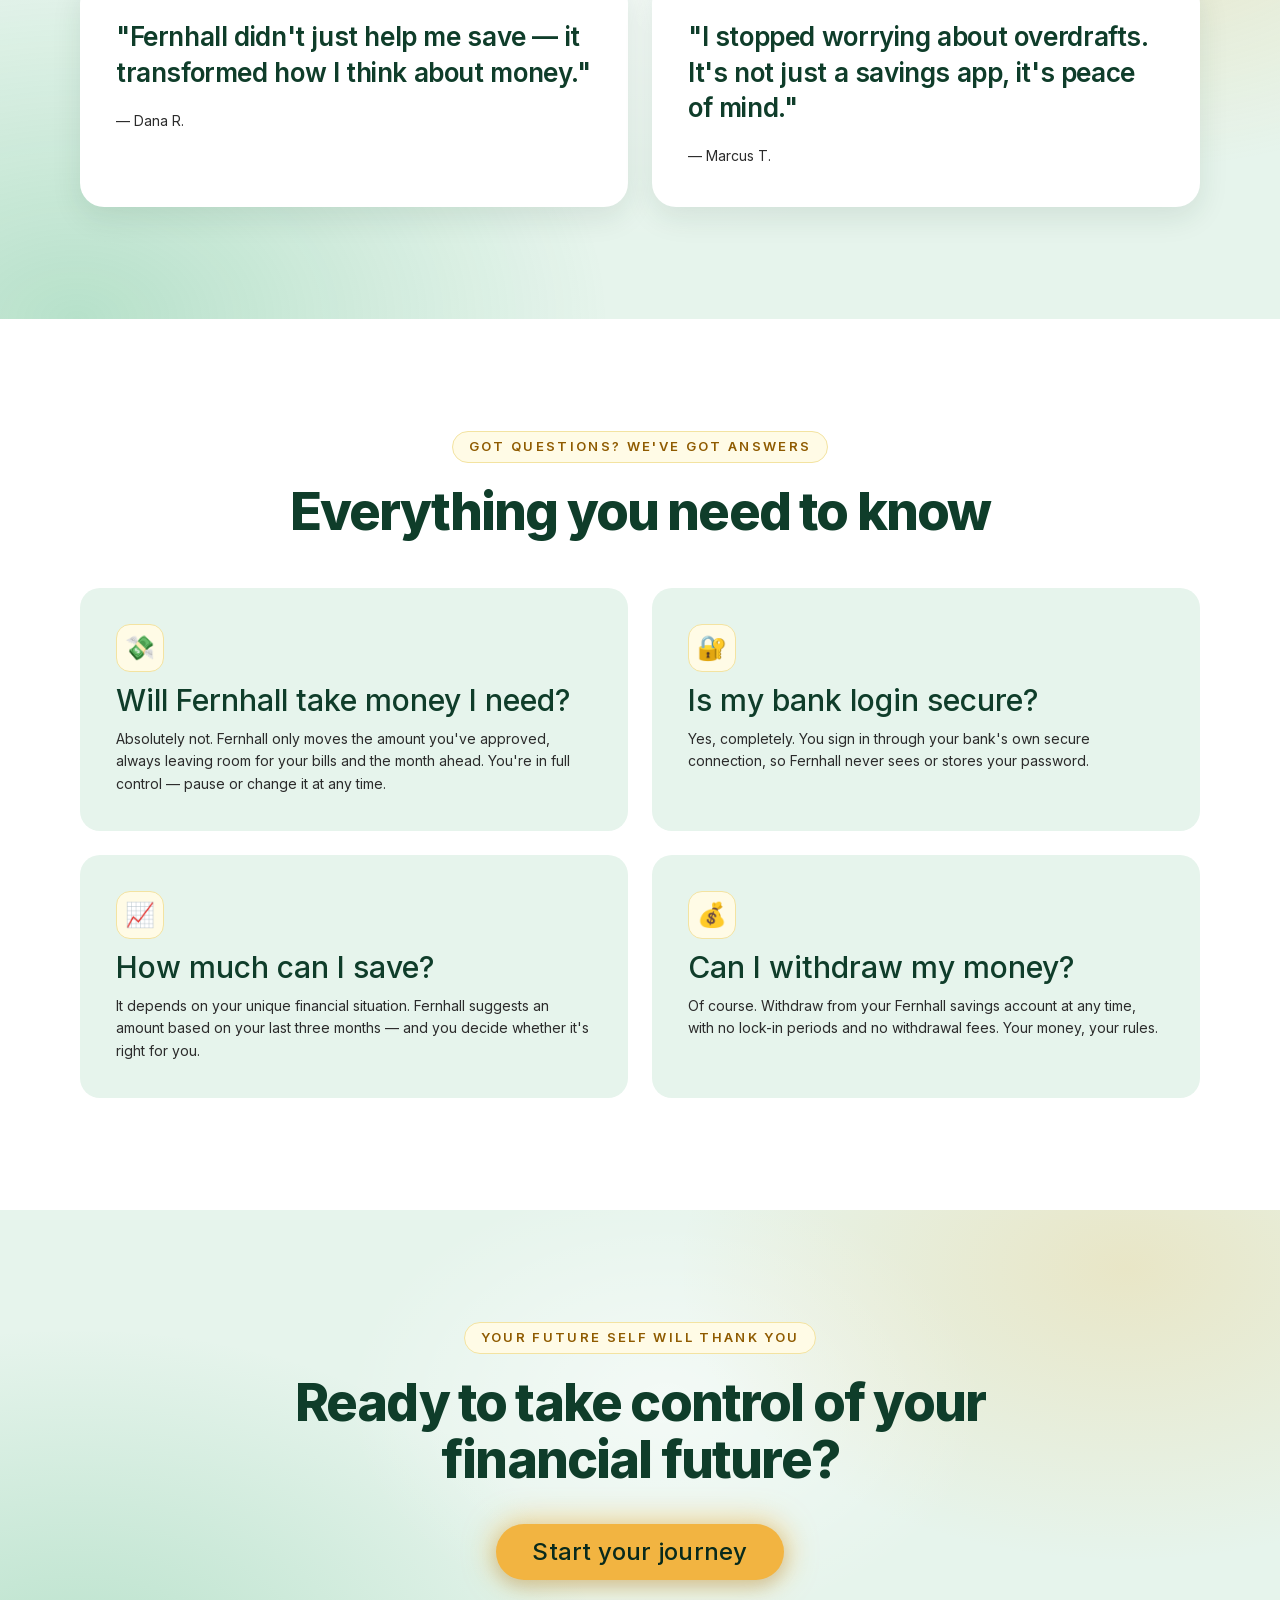
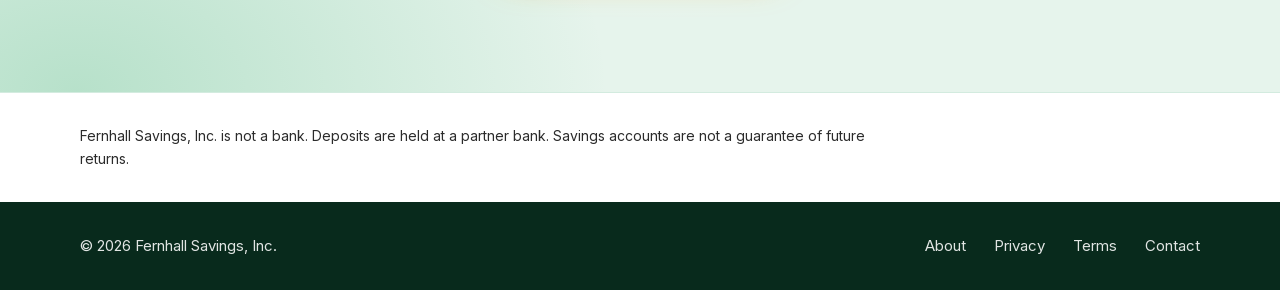
==== commit 19b24ac9: "Update prototypes: version-a and version-b to the latest versions Co-Authored-By: Claude Sonnet 5.5 " ====
--- a/version-b/index.html
+++ b/version-b/index.html
@@ -34,31 +34,31 @@
 
     <section class="hero">
       <div class="container hero__inner">
-        <p class="eyebrow eyebrow--on-dark">Automatic savings</p>
-        <h1 class="hero__title">Save without <span class="accent">thinking about it.</span></h1>
-        <p class="hero__sub">Fernhall checks your bank account each month, works out what you can safely put aside, and moves it into savings for you.</p>
+        <p class="eyebrow eyebrow--on-dark">Savings, reimagined</p>
+        <h1 class="hero__title">It's not just saving&nbsp;— <span class="accent">it's financial freedom.</span></h1>
+        <p class="hero__sub">In today's fast-paced world, managing money shouldn't be a chore. Fernhall seamlessly analyzes your accounts, identifies what you can safely set aside, and moves it into savings — all on autopilot.</p>
         <div class="hero__actions">
-          <button type="button" class="btn btn--amber">Get started</button>
-          <a class="btn btn--ghost">See how it works</a>
+          <button type="button" class="btn btn--amber">Start your journey</button>
+          <a class="btn btn--ghost">Discover how it works</a>
         </div>
       </div>
     </section>
 
     <section class="section section--white numbers">
       <div class="container">
-        <p class="eyebrow eyebrow--center">Fernhall at a glance</p>
+        <p class="eyebrow eyebrow--center">The numbers speak for themselves</p>
         <ul class="numbers__grid">
           <li class="tile">
             <span class="tile__figure">18,400</span>
-            <span class="tile__label">members saving automatically</span>
+            <span class="tile__label">members empowered to save smarter</span>
           </li>
           <li class="tile">
             <span class="tile__figure">$6.2 million</span>
-            <span class="tile__label">moved into savings</span>
+            <span class="tile__label">seamlessly moved into savings</span>
           </li>
           <li class="tile">
             <span class="tile__figure">Under 2 minutes</span>
-            <span class="tile__label">to set up</span>
+            <span class="tile__label">to get started — it's that simple</span>
           </li>
         </ul>
       </div>
@@ -66,22 +66,22 @@
 
     <section class="section section--mint">
       <div class="container">
-        <p class="eyebrow">What you get</p>
+        <p class="eyebrow">Everything you need, nothing you don't</p>
         <ul class="cards cards--three">
           <li class="card">
             <span class="icon" aria-hidden="true">🎯</span>
-              <h3 class="card__title">Set aside what's safe.</h3>
-            <p class="card__text">We look at your income and bills, then pick an amount that leaves room for the month ahead.</p>
+              <h3 class="card__title">Smart, safe savings</h3>
+            <p class="card__text">We don't just look at your income and bills — we leverage intelligent analysis to find an amount that leaves room for the month ahead.</p>
           </li>
           <li class="card">
             <span class="icon" aria-hidden="true">🔄</span>
-              <h3 class="card__title">Savings that move on their own.</h3>
-            <p class="card__text">Each month the money goes into your Fernhall savings account without you lifting a finger.</p>
+              <h3 class="card__title">Effortless automation</h3>
+            <p class="card__text">It's not a chore, it's a seamless experience. Each month, your money flows into your Fernhall savings account without you lifting a finger.</p>
           </li>
           <li class="card">
             <span class="icon" aria-hidden="true">🎚️</span>
-              <h3 class="card__title">Change it whenever you like.</h3>
-            <p class="card__text">Pause, increase or withdraw at any time. There are no lock-in periods and no withdrawal fees.</p>
+              <h3 class="card__title">Total flexibility, zero friction</h3>
+            <p class="card__text">Pause, increase or withdraw at any time. No lock-ins, no withdrawal fees — just freedom.</p>
           </li>
         </ul>
       </div>
@@ -90,32 +90,32 @@
     <section class="section section--white">
       <div class="container how">
         <div class="how__content">
-          <p class="eyebrow">Getting started</p>
-          <h2 class="section__title">How Fernhall works</h2>
-          <p class="section__intro">Three steps, and the first one takes about two minutes.</p>
+          <p class="eyebrow">Your journey starts here</p>
+          <h2 class="section__title">How the magic happens</h2>
+          <p class="section__intro">Three simple steps, and the first takes about two minutes. Let's dive in.</p>
           <ol class="steps">
             <li class="step">
               <span class="step__num">1</span>
                 <span class="icon" aria-hidden="true">🔗</span>
               <div class="step__body">
-                <h3 class="step__title">Link your bank account.</h3>
-                <p class="step__text">Sign in to your bank through a secure connection. Fernhall can see your transactions and balance. It cannot move money out of your account without a transfer you have approved.</p>
+                <h3 class="step__title">Connect your bank, seamlessly</h3>
+                <p class="step__text">Securely sign in through your bank. Fernhall can see your transactions and balance — but it's not able to move money without a transfer you've approved.</p>
               </div>
             </li>
             <li class="step">
               <span class="step__num">2</span>
                 <span class="icon" aria-hidden="true">🧮</span>
               <div class="step__body">
-                <h3 class="step__title">We find your safe amount.</h3>
-                <p class="step__text">Fernhall looks at your last three months of income and spending, then suggests a monthly amount. You can raise or lower it before anything moves.</p>
+                <h3 class="step__title">Discover your safe amount</h3>
+                <p class="step__text">Fernhall analyzes your last three months of income and spending to suggest a monthly amount. You're always in control — raise or lower it before anything moves.</p>
               </div>
             </li>
             <li class="step">
               <span class="step__num">3</span>
                 <span class="icon" aria-hidden="true">🌱</span>
               <div class="step__body">
-                <h3 class="step__title">Watch it add up.</h3>
-                <p class="step__text">On the first of each month, your amount moves into your savings account. You can see your balance and history at any time.</p>
+                <h3 class="step__title">Watch your savings grow</h3>
+                <p class="step__text">On the first of each month, your amount moves into your savings account. Track your balance and history anytime — your financial journey, at a glance.</p>
               </div>
             </li>
           </ol>
@@ -128,23 +128,23 @@
 
     <section class="section section--mint">
       <div class="container">
-        <p class="eyebrow">Safe by design</p>
-        <h2 class="section__title">Your money and data stay protected</h2>
+        <p class="eyebrow">Security you can trust</p>
+        <h2 class="section__title">Your money and data are protected — every step of the way</h2>
         <ul class="cards cards--three">
           <li class="card card--white">
             <span class="icon" aria-hidden="true">🔒</span>
-              <h3 class="card__title">Read-only bank connection.</h3>
-            <p class="card__text">Fernhall can see your transactions and balance, but it cannot move money out of your account without a transfer you have approved.</p>
+              <h3 class="card__title">Read-only, by design</h3>
+            <p class="card__text">Fernhall can view your transactions and balance, but it can't move money without your approval. It's not just secure — it's built on trust.</p>
           </li>
           <li class="card card--white">
             <span class="icon" aria-hidden="true">🛡️</span>
-              <h3 class="card__title">Encrypted end to end.</h3>
-            <p class="card__text">Your information is encrypted when it is stored and when it is sent.</p>
+              <h3 class="card__title">Robust encryption</h3>
+            <p class="card__text">Your information is encrypted at rest and in transit, so your data stays safe and secure.</p>
           </li>
           <li class="card card--white">
             <span class="icon" aria-hidden="true">🏦</span>
-              <h3 class="card__title">Held at a partner bank.</h3>
-            <p class="card__text">Your savings are held at a partner bank, separate from Fernhall's own funds.</p>
+              <h3 class="card__title">Held at a partner bank</h3>
+            <p class="card__text">Your savings are held at a partner bank, separate from Fernhall's own funds — giving you true peace of mind.</p>
           </li>
         </ul>
       </div>
@@ -153,33 +153,33 @@
     <section class="section section--white">
       <div class="container">
         <div class="pricing">
-          <p class="eyebrow eyebrow--on-dark">One simple plan</p>
-          <h2 class="pricing__title">Simple pricing</h2>
+          <p class="eyebrow eyebrow--on-dark">Simple, transparent pricing</p>
+          <h2 class="pricing__title">Pricing that makes sense</h2>
           <p class="pricing__price">$4 a month</p>
-          <p class="pricing__note">Free for your first three months.</p>
+          <p class="pricing__note">Enjoy your first three months on us.</p>
           <ul class="chips">
-            <li class="chip">No setup fees.</li>
-            <li class="chip">No withdrawal fees.</li>
-            <li class="chip">Cancel at any time.</li>
+            <li class="chip">Zero setup fees</li>
+            <li class="chip">Zero withdrawal fees</li>
+            <li class="chip">Cancel anytime, no questions asked</li>
           </ul>
-          <button type="button" class="btn btn--amber">Get started</button>
+          <button type="button" class="btn btn--amber">Start your journey</button>
         </div>
       </div>
     </section>
 
     <section class="section section--mint">
       <div class="container">
-        <p class="eyebrow">Why people use it</p>
+        <p class="eyebrow">Loved by members</p>
         <ul class="cards cards--two">
           <li class="card card--white">
             <blockquote class="quote">
-              <p class="quote__text">"I never managed to save before. Now it just happens."</p>
+              <p class="quote__text">"Fernhall didn't just help me save — it transformed how I think about money."</p>
               <footer class="quote__by">— Dana R.</footer>
             </blockquote>
           </li>
           <li class="card card--white">
             <blockquote class="quote">
-              <p class="quote__text">"It left enough in my account that I stopped worrying about overdrafts."</p>
+              <p class="quote__text">"I stopped worrying about overdrafts. It's not just a savings app, it's peace of mind."</p>
               <footer class="quote__by">— Marcus T.</footer>
             </blockquote>
           </li>
@@ -189,28 +189,28 @@
 
     <section class="section section--white">
       <div class="container">
-        <p class="eyebrow eyebrow--center">Good to know</p>
-        <h2 class="section__title section__title--center">Questions, answered</h2>
+        <p class="eyebrow eyebrow--center">Got questions? We've got answers</p>
+        <h2 class="section__title section__title--center">Everything you need to know</h2>
         <ul class="faq">
           <li class="faq__item">
             <span class="icon" aria-hidden="true">💸</span>
-              <h3 class="faq__q">Can Fernhall take money I need?</h3>
-            <p class="faq__a">Fernhall only moves the amount you've approved, and it leaves room for your bills and the month ahead. You can pause or change the amount at any time.</p>
+              <h3 class="faq__q">Will Fernhall take money I need?</h3>
+            <p class="faq__a">Absolutely not. Fernhall only moves the amount you've approved, always leaving room for your bills and the month ahead. You're in full control — pause or change it at any time.</p>
           </li>
           <li class="faq__item">
             <span class="icon" aria-hidden="true">🔐</span>
-              <h3 class="faq__q">Is my bank login safe?</h3>
-            <p class="faq__a">You sign in through your bank's own secure connection. Fernhall never sees or stores your bank password.</p>
+              <h3 class="faq__q">Is my bank login secure?</h3>
+            <p class="faq__a">Yes, completely. You sign in through your bank's own secure connection, so Fernhall never sees or stores your password.</p>
           </li>
           <li class="faq__item">
             <span class="icon" aria-hidden="true">📈</span>
               <h3 class="faq__q">How much can I save?</h3>
-            <p class="faq__a">That depends on your income and spending. Fernhall suggests an amount based on your last three months, and you decide whether to use it.</p>
+            <p class="faq__a">It depends on your unique financial situation. Fernhall suggests an amount based on your last three months — and you decide whether it's right for you.</p>
           </li>
           <li class="faq__item">
             <span class="icon" aria-hidden="true">💰</span>
-              <h3 class="faq__q">What if I want my money back?</h3>
-            <p class="faq__a">You can withdraw from your Fernhall savings account at any time. There are no lock-in periods and no withdrawal fees.</p>
+              <h3 class="faq__q">Can I withdraw my money?</h3>
+            <p class="faq__a">Of course. Withdraw from your Fernhall savings account at any time, with no lock-in periods and no withdrawal fees. Your money, your rules.</p>
           </li>
         </ul>
       </div>
@@ -218,9 +218,9 @@
 
     <section class="section section--mint closing">
       <div class="container closing__inner">
-        <p class="eyebrow eyebrow--center">Start today</p>
-        <h2 class="section__title section__title--center">Ready to start?</h2>
-        <button type="button" class="btn btn--amber">Get started</button>
+        <p class="eyebrow eyebrow--center">Your future self will thank you</p>
+        <h2 class="section__title section__title--center">Ready to take control of your financial future?</h2>
+        <button type="button" class="btn btn--amber">Start your journey</button>
       </div>
     </section>
 
